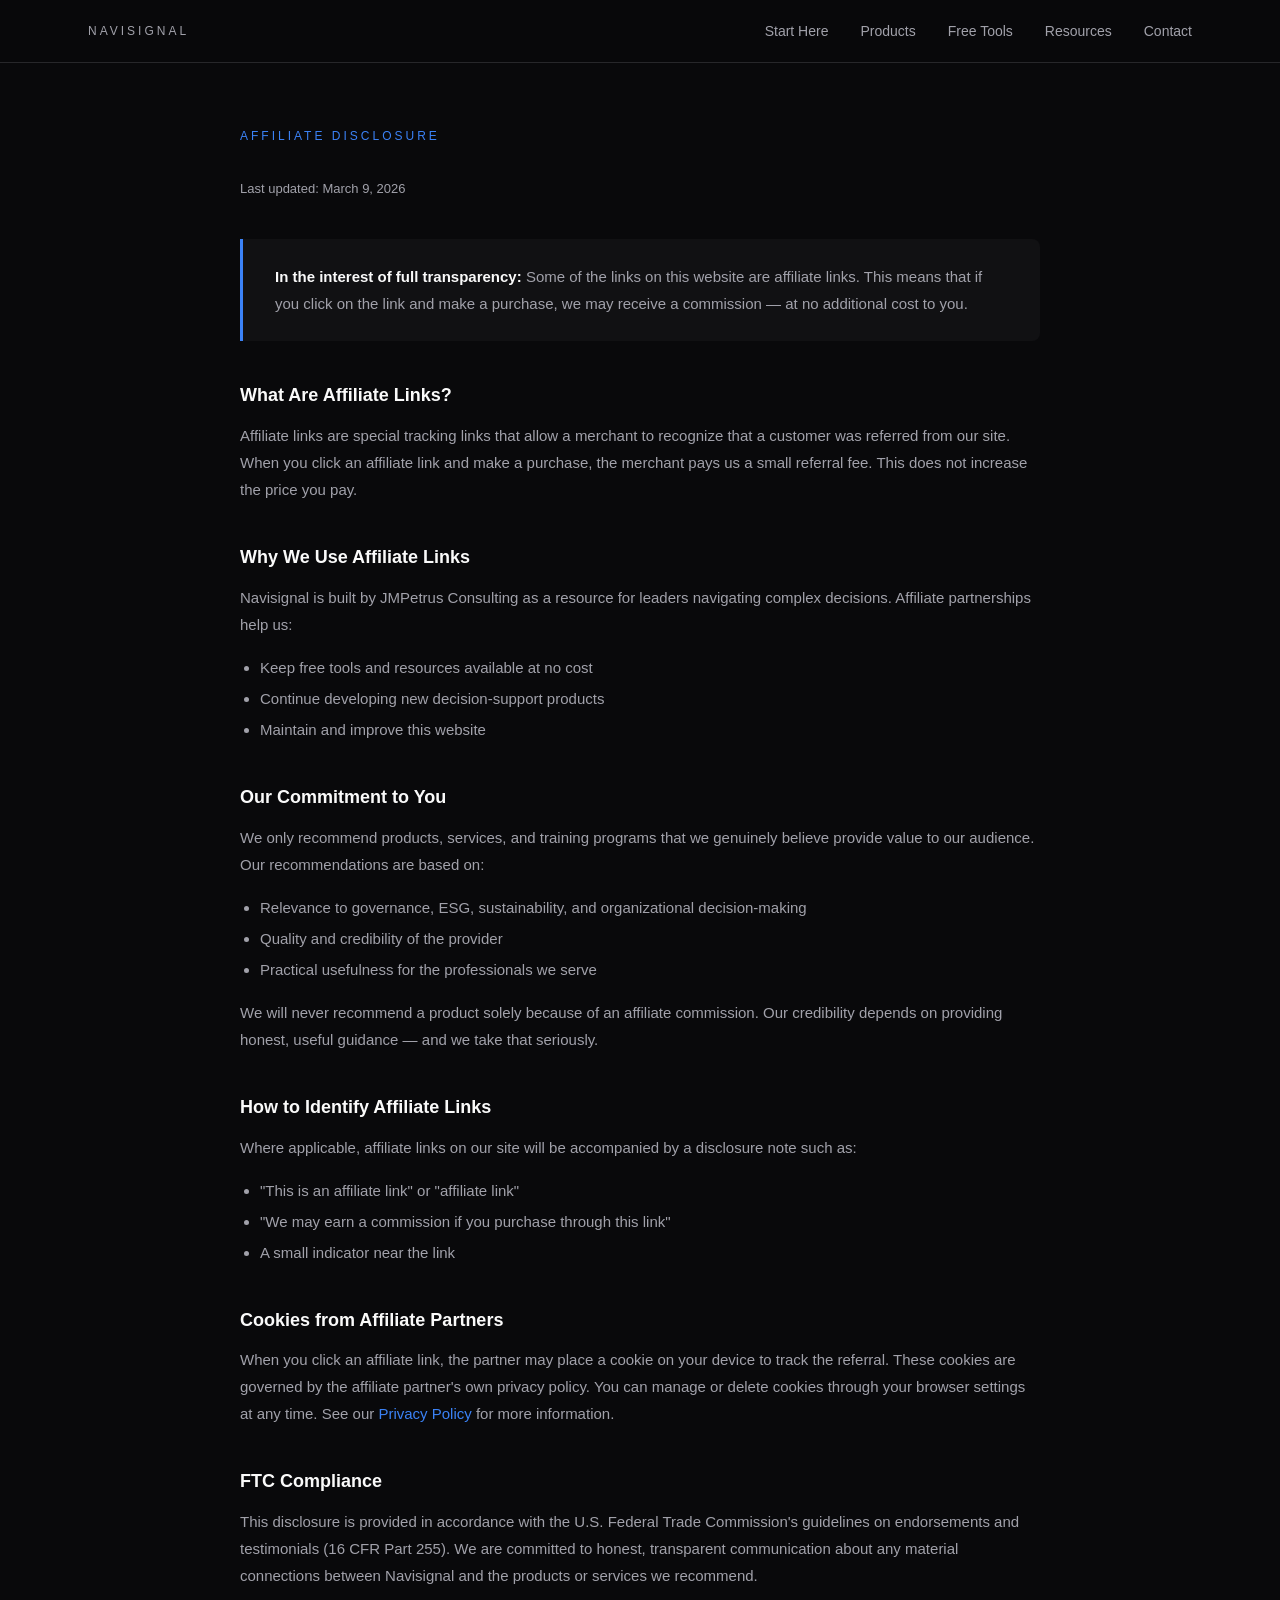
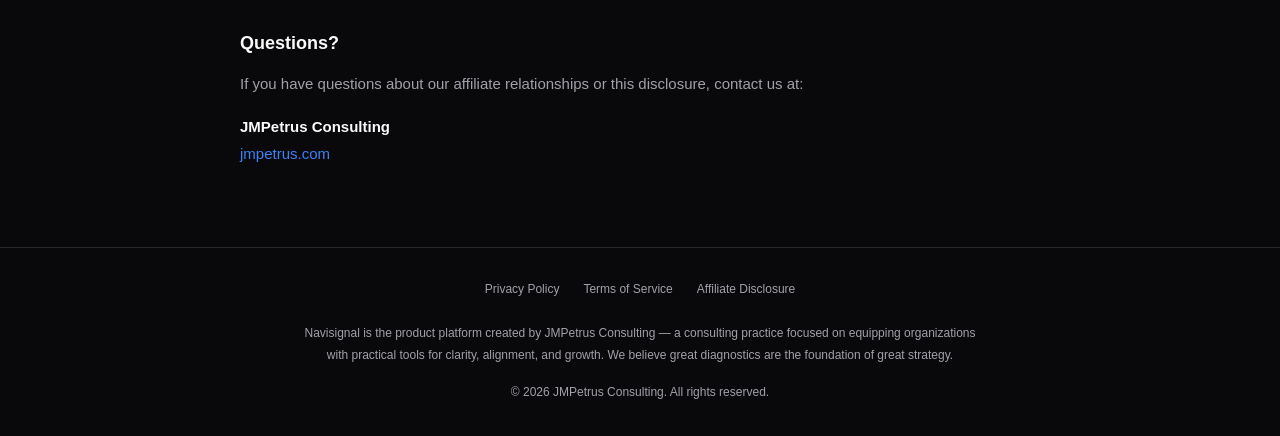
==== affiliate-disclosure.html @ ea5bc698 "Add Privacy Policy, Terms of Service, and Affiliate Disclosure pages Adds three legal pages required" ====
<!DOCTYPE html>
<html lang="en">
<head>
  <meta charset="UTF-8" />
  <meta name="viewport" content="width=device-width, initial-scale=1.0" />
  <title>Affiliate Disclosure — Navisignal</title>
  <meta name="description" content="Affiliate Disclosure for Navisignal, the product ecosystem of JMPetrus Consulting." />
  <link rel="stylesheet" href="style.css" />
</head>
<body>

  <!-- Header -->
  <header class="site-header">
    <div class="header-inner">
      <a href="index.html" class="logo">Navisignal</a>
      <nav class="nav-links">
        <a href="index.html#start">Start Here</a>
        <a href="index.html#products">Products</a>
        <a href="index.html#free-tools">Free Tools</a>
        <a href="index.html#resources">Resources</a>
        <a href="index.html#contact">Contact</a>
      </nav>
      <button class="mobile-toggle" aria-label="Open menu" onclick="document.getElementById('mobile-nav').classList.add('open')">
        <svg xmlns="http://www.w3.org/2000/svg" fill="none" viewBox="0 0 24 24" stroke="currentColor" stroke-width="2"><path stroke-linecap="round" stroke-linejoin="round" d="M4 6h16M4 12h16M4 18h16"/></svg>
      </button>
    </div>
  </header>

  <!-- Mobile nav -->
  <div id="mobile-nav" class="mobile-nav" onclick="this.classList.remove('open')">
    <div class="mobile-nav-panel" onclick="event.stopPropagation()">
      <button class="mobile-nav-close" aria-label="Close menu" onclick="document.getElementById('mobile-nav').classList.remove('open')">
        <svg xmlns="http://www.w3.org/2000/svg" fill="none" viewBox="0 0 24 24" stroke="currentColor" stroke-width="2"><path stroke-linecap="round" stroke-linejoin="round" d="M6 18L18 6M6 6l12 12"/></svg>
      </button>
      <a href="index.html#start" onclick="document.getElementById('mobile-nav').classList.remove('open')">Start Here</a>
      <a href="index.html#products" onclick="document.getElementById('mobile-nav').classList.remove('open')">Products</a>
      <a href="index.html#free-tools" onclick="document.getElementById('mobile-nav').classList.remove('open')">Free Tools</a>
      <a href="index.html#resources" onclick="document.getElementById('mobile-nav').classList.remove('open')">Resources</a>
      <a href="index.html#contact" onclick="document.getElementById('mobile-nav').classList.remove('open')">Contact</a>
    </div>
  </div>

  <!-- Content -->
  <section class="legal-page">
    <p class="section-tag">Affiliate Disclosure</p>
    <p class="legal-updated">Last updated: March 9, 2026</p>

    <div class="legal-content">
      <div class="disclosure-highlight">
        <p><strong>In the interest of full transparency:</strong> Some of the links on this website are affiliate links. This means that if you click on the link and make a purchase, we may receive a commission — at no additional cost to you.</p>
      </div>

      <h2>What Are Affiliate Links?</h2>
      <p>Affiliate links are special tracking links that allow a merchant to recognize that a customer was referred from our site. When you click an affiliate link and make a purchase, the merchant pays us a small referral fee. This does not increase the price you pay.</p>

      <h2>Why We Use Affiliate Links</h2>
      <p>Navisignal is built by JMPetrus Consulting as a resource for leaders navigating complex decisions. Affiliate partnerships help us:</p>
      <ul>
        <li>Keep free tools and resources available at no cost</li>
        <li>Continue developing new decision-support products</li>
        <li>Maintain and improve this website</li>
      </ul>

      <h2>Our Commitment to You</h2>
      <p>We only recommend products, services, and training programs that we genuinely believe provide value to our audience. Our recommendations are based on:</p>
      <ul>
        <li>Relevance to governance, ESG, sustainability, and organizational decision-making</li>
        <li>Quality and credibility of the provider</li>
        <li>Practical usefulness for the professionals we serve</li>
      </ul>
      <p>We will never recommend a product solely because of an affiliate commission. Our credibility depends on providing honest, useful guidance — and we take that seriously.</p>

      <h2>How to Identify Affiliate Links</h2>
      <p>Where applicable, affiliate links on our site will be accompanied by a disclosure note such as:</p>
      <ul>
        <li>"This is an affiliate link" or "affiliate link"</li>
        <li>"We may earn a commission if you purchase through this link"</li>
        <li>A small indicator near the link</li>
      </ul>

      <h2>Cookies from Affiliate Partners</h2>
      <p>When you click an affiliate link, the partner may place a cookie on your device to track the referral. These cookies are governed by the affiliate partner's own privacy policy. You can manage or delete cookies through your browser settings at any time. See our <a href="privacy.html">Privacy Policy</a> for more information.</p>

      <h2>FTC Compliance</h2>
      <p>This disclosure is provided in accordance with the U.S. Federal Trade Commission's guidelines on endorsements and testimonials (16 CFR Part 255). We are committed to honest, transparent communication about any material connections between Navisignal and the products or services we recommend.</p>

      <h2>Questions?</h2>
      <p>If you have questions about our affiliate relationships or this disclosure, contact us at:</p>
      <p><strong>JMPetrus Consulting</strong><br />
      <a href="https://jmpetrus.com" target="_blank" rel="noopener noreferrer">jmpetrus.com</a></p>
    </div>
  </section>

  <!-- Footer -->
  <footer class="site-footer">
    <div class="footer-links">
      <a href="privacy.html">Privacy Policy</a>
      <a href="terms.html">Terms of Service</a>
      <a href="affiliate-disclosure.html">Affiliate Disclosure</a>
    </div>
    <p>
      Navisignal is the product platform created by JMPetrus Consulting — a consulting
      practice focused on equipping organizations with practical tools for clarity, alignment,
      and growth. We believe great diagnostics are the foundation of great strategy.
    </p>
    <p class="copyright">&copy; 2026 JMPetrus Consulting. All rights reserved.</p>
  </footer>

</body>
</html>
---- style.css ----
/* === Reset & Base === */
*, *::before, *::after {
  box-sizing: border-box;
  margin: 0;
  padding: 0;
}

:root {
  --background: #09090b;
  --foreground: #fafafa;
  --card: #111113;
  --card-border: #27272a;
  --border: #27272a;
  --muted-foreground: #a1a1aa;
  --primary: #3b82f6;
  --primary-hover: #2563eb;
  --primary-10: rgba(59, 130, 246, 0.1);
  --radius: 6px;
}

html {
  scroll-behavior: smooth;
}

body {
  font-family: -apple-system, BlinkMacSystemFont, "Segoe UI", Roboto, "Helvetica Neue", Arial, sans-serif;
  background: var(--background);
  color: var(--foreground);
  line-height: 1.6;
  -webkit-font-smoothing: antialiased;
}

a {
  text-decoration: none;
  color: inherit;
}

ul {
  list-style: none;
}

/* === Header === */
.site-header {
  position: sticky;
  top: 0;
  z-index: 50;
  border-bottom: 1px solid var(--border);
  background: rgba(9, 9, 11, 0.95);
  backdrop-filter: blur(12px);
}

.header-inner {
  max-width: 72rem;
  margin: 0 auto;
  display: flex;
  align-items: center;
  justify-content: space-between;
  padding: 1.25rem 1.5rem;
}

.logo {
  font-size: 0.75rem;
  font-weight: 500;
  text-transform: uppercase;
  letter-spacing: 3px;
  color: var(--muted-foreground);
}

.nav-links {
  display: flex;
  align-items: center;
  gap: 2rem;
}

.nav-links a {
  font-size: 0.875rem;
  color: var(--muted-foreground);
  transition: color 0.2s;
}

.nav-links a:hover {
  color: var(--foreground);
}

/* Mobile nav toggle */
.mobile-toggle {
  display: none;
  background: none;
  border: none;
  color: var(--foreground);
  cursor: pointer;
  padding: 0.5rem;
}

.mobile-toggle svg {
  width: 24px;
  height: 24px;
}

/* Mobile nav overlay */
.mobile-nav {
  display: none;
  position: fixed;
  inset: 0;
  z-index: 100;
  background: rgba(0, 0, 0, 0.6);
}

.mobile-nav.open {
  display: block;
}

.mobile-nav-panel {
  position: absolute;
  right: 0;
  top: 0;
  bottom: 0;
  width: 280px;
  background: var(--background);
  border-left: 1px solid var(--border);
  padding: 4rem 2rem 2rem;
  display: flex;
  flex-direction: column;
  gap: 1.5rem;
}

.mobile-nav-panel a {
  font-size: 1.125rem;
  color: var(--muted-foreground);
  transition: color 0.2s;
}

.mobile-nav-panel a:hover {
  color: var(--foreground);
}

.mobile-nav-close {
  position: absolute;
  top: 1.25rem;
  right: 1.25rem;
  background: none;
  border: none;
  color: var(--foreground);
  cursor: pointer;
  padding: 0.5rem;
}

.mobile-nav-close svg {
  width: 24px;
  height: 24px;
}

@media (max-width: 768px) {
  .nav-links {
    display: none;
  }
  .mobile-toggle {
    display: block;
  }
}

/* === Hero === */
.hero {
  padding: 4rem 1.5rem;
  text-align: center;
}

.hero-compass {
  margin-bottom: 1.5rem;
}

.hero-tag {
  margin-bottom: 1.25rem;
  font-size: 0.75rem;
  font-weight: 500;
  text-transform: uppercase;
  letter-spacing: 3px;
  color: var(--primary);
}

.hero h1 {
  max-width: 48rem;
  margin: 0 auto 1.5rem;
  font-size: 2.5rem;
  font-weight: 700;
  line-height: 1.1;
  letter-spacing: -0.02em;
}

.hero h1 .accent {
  color: var(--primary);
}

.hero .subtitle {
  max-width: 36rem;
  margin: 0 auto 2.5rem;
  font-size: 1.125rem;
  font-style: italic;
  line-height: 1.7;
  color: var(--muted-foreground);
}

@media (min-width: 768px) {
  .hero {
    padding: 5rem 1.5rem;
  }
  .hero h1 {
    font-size: 3.75rem;
  }
  .hero .subtitle {
    font-size: 1.25rem;
  }
}

@media (min-width: 1024px) {
  .hero {
    padding: 6rem 1.5rem;
  }
}

/* === Buttons === */
.btn {
  display: inline-flex;
  align-items: center;
  gap: 0.5rem;
  padding: 0.75rem 2rem;
  font-size: 0.875rem;
  font-weight: 700;
  text-transform: uppercase;
  letter-spacing: 0.05em;
  border-radius: var(--radius);
  border: none;
  cursor: pointer;
  transition: background 0.2s, color 0.2s, border-color 0.2s;
}

.btn-primary {
  background: var(--primary);
  color: #fff;
}

.btn-primary:hover {
  background: var(--primary-hover);
}

.btn-outline {
  background: transparent;
  color: var(--foreground);
  border: 1px solid var(--border);
}

.btn-outline:hover {
  border-color: var(--primary);
  color: var(--primary);
}

.btn svg {
  width: 16px;
  height: 16px;
  flex-shrink: 0;
}

/* === Divider === */
.divider {
  border: none;
  border-top: 1px solid var(--border);
  margin: 0 1.5rem;
}

@media (min-width: 768px) {
  .divider {
    margin: 0 3rem;
  }
}

/* === Sections === */
.section {
  max-width: 56rem;
  margin: 0 auto;
  padding: 3rem 1.5rem;
}

.section-tag {
  margin-bottom: 2rem;
  font-size: 0.75rem;
  font-weight: 500;
  text-transform: uppercase;
  letter-spacing: 3px;
  color: var(--primary);
}

.section p.body {
  max-width: 42rem;
  margin-bottom: 1.5rem;
  font-size: 1rem;
  line-height: 1.8;
  color: var(--muted-foreground);
}

.section p.body strong {
  color: var(--foreground);
}

.section p.body a {
  color: var(--primary);
}

.section p.body a:hover {
  text-decoration: underline;
}

@media (min-width: 768px) {
  .section {
    padding: 4rem 3rem;
  }
}

/* === Start Here grey box === */
.start-here-box {
  background: #1a1a1e;
  border: 1px solid var(--border);
  border-radius: var(--radius);
  padding: 2rem 2.5rem;
  margin-top: 1rem;
}

/* === Resource description === */
.resource-card {
  max-width: 56rem;
  margin: 0 auto 2rem;
  border: 1px solid var(--border);
  border-radius: var(--radius);
  background: var(--card);
  padding: 1.5rem 2rem;
  text-align: left;
}

.resource-card h3 {
  font-size: 1.125rem;
  font-weight: 600;
  margin-bottom: 0.75rem;
}

.resource-card p {
  font-size: 0.875rem;
  line-height: 1.7;
  color: var(--muted-foreground);
  margin-bottom: 1rem;
}

/* === Callout blocks === */
.callouts {
  margin: 2rem 0;
  display: flex;
  flex-direction: column;
  gap: 1rem;
}

.callout {
  border-left: 3px solid var(--primary);
  border-radius: 0 0.5rem 0.5rem 0;
  background: var(--card);
  padding: 1.5rem 2rem;
}

.callout p {
  font-size: 1rem;
  line-height: 1.7;
  color: var(--muted-foreground);
}

.callout strong {
  color: var(--foreground);
}

/* === Two-column grid === */
.two-col {
  display: grid;
  gap: 3rem;
}

@media (min-width: 768px) {
  .two-col {
    grid-template-columns: 1fr 1fr;
  }
}

.two-col h3 {
  margin-bottom: 1rem;
  font-size: 1.125rem;
  font-weight: 600;
}

.two-col li {
  display: flex;
  gap: 0.75rem;
  font-size: 0.9375rem;
  line-height: 1.7;
  color: var(--muted-foreground);
  margin-bottom: 0.75rem;
}

.bullet {
  margin-top: 0.5rem;
  width: 6px;
  height: 6px;
  border-radius: 50%;
  background: var(--primary);
  flex-shrink: 0;
}

/* === Cards === */
.card-grid {
  max-width: 40rem;
  margin: 0 auto 3rem;
  display: grid;
  gap: 1.5rem;
}

@media (min-width: 640px) {
  .card-grid {
    grid-template-columns: 1fr 1fr;
  }
}

.card {
  border: 1px solid var(--border);
  border-radius: var(--radius);
  background: var(--card);
  padding: 1.5rem;
  transition: border-color 0.2s;
}

.card:hover {
  border-color: var(--primary);
}

.card h3 {
  font-size: 1.125rem;
  font-weight: 600;
  line-height: 1.4;
  margin-bottom: 0.75rem;
}

.card p {
  font-size: 0.875rem;
  line-height: 1.7;
  color: var(--muted-foreground);
  margin-bottom: 0.75rem;
}

.badge {
  display: inline-block;
  padding: 0.25rem 0.75rem;
  font-size: 0.75rem;
  font-weight: 500;
  border: 1px solid var(--primary);
  border-radius: 9999px;
  color: var(--primary);
}

/* === Products / Free Tools / Resources centered === */
.section-centered {
  padding: 3rem 1.5rem;
  text-align: center;
}

@media (min-width: 768px) {
  .section-centered {
    padding: 4rem 1.5rem;
  }
}

.section-centered .section-tag {
  margin-bottom: 2rem;
}

/* === Free Tools card === */
.free-tool-card {
  max-width: 56rem;
  margin: 0 auto;
  text-align: left;
}

.free-tool-card h3 {
  font-size: 1.25rem;
  font-weight: 600;
  margin-bottom: 1rem;
}

/* === Contact === */
.contact {
  padding: 3rem 1.5rem;
  text-align: center;
}

.contact h2 {
  font-size: 1.5rem;
  font-weight: 700;
  margin-bottom: 0.5rem;
}

.contact .role {
  font-size: 0.9375rem;
  font-style: italic;
  color: var(--muted-foreground);
  margin-bottom: 1rem;
}

.contact a {
  font-size: 0.875rem;
  letter-spacing: 0.05em;
  color: var(--primary);
  transition: color 0.2s;
}

.contact a:hover {
  color: var(--primary-hover);
}

@media (min-width: 768px) {
  .contact {
    padding: 4rem 1.5rem;
  }
}

/* === Footer === */
.site-footer {
  border-top: 1px solid var(--border);
  padding: 2rem 1.5rem;
  text-align: center;
}

.site-footer p {
  max-width: 42rem;
  margin: 0 auto;
  font-size: 0.75rem;
  line-height: 1.8;
  color: var(--muted-foreground);
}

.site-footer .copyright {
  margin-top: 1rem;
}

/* === Footer links === */
.footer-links {
  display: flex;
  justify-content: center;
  gap: 1.5rem;
  margin-bottom: 1.5rem;
  flex-wrap: wrap;
}

.footer-links a {
  font-size: 0.75rem;
  color: var(--muted-foreground);
  transition: color 0.2s;
}

.footer-links a:hover {
  color: var(--primary);
}

/* === Legal Pages === */
.legal-page {
  max-width: 56rem;
  margin: 0 auto;
  padding: 3rem 1.5rem;
}

@media (min-width: 768px) {
  .legal-page {
    padding: 4rem 3rem;
  }
}

.legal-updated {
  font-size: 0.8125rem;
  color: var(--muted-foreground);
  margin-bottom: 2.5rem;
}

.legal-content h2 {
  font-size: 1.125rem;
  font-weight: 600;
  margin-top: 2.5rem;
  margin-bottom: 0.75rem;
  color: var(--foreground);
}

.legal-content h3 {
  font-size: 0.9375rem;
  font-weight: 600;
  margin-top: 1.5rem;
  margin-bottom: 0.5rem;
  color: var(--foreground);
}

.legal-content p {
  font-size: 0.9375rem;
  line-height: 1.8;
  color: var(--muted-foreground);
  margin-bottom: 1rem;
}

.legal-content ul {
  margin-bottom: 1rem;
  padding-left: 1.25rem;
  list-style: disc;
}

.legal-content li {
  font-size: 0.9375rem;
  line-height: 1.8;
  color: var(--muted-foreground);
  margin-bottom: 0.25rem;
}

.legal-content a {
  color: var(--primary);
}

.legal-content a:hover {
  text-decoration: underline;
}

.legal-content strong {
  color: var(--foreground);
}

.legal-content em {
  font-style: italic;
}

.disclosure-highlight {
  border-left: 3px solid var(--primary);
  border-radius: 0 0.5rem 0.5rem 0;
  background: var(--card);
  padding: 1.5rem 2rem;
  margin-bottom: 2rem;
}

.disclosure-highlight p {
  margin-bottom: 0;
}
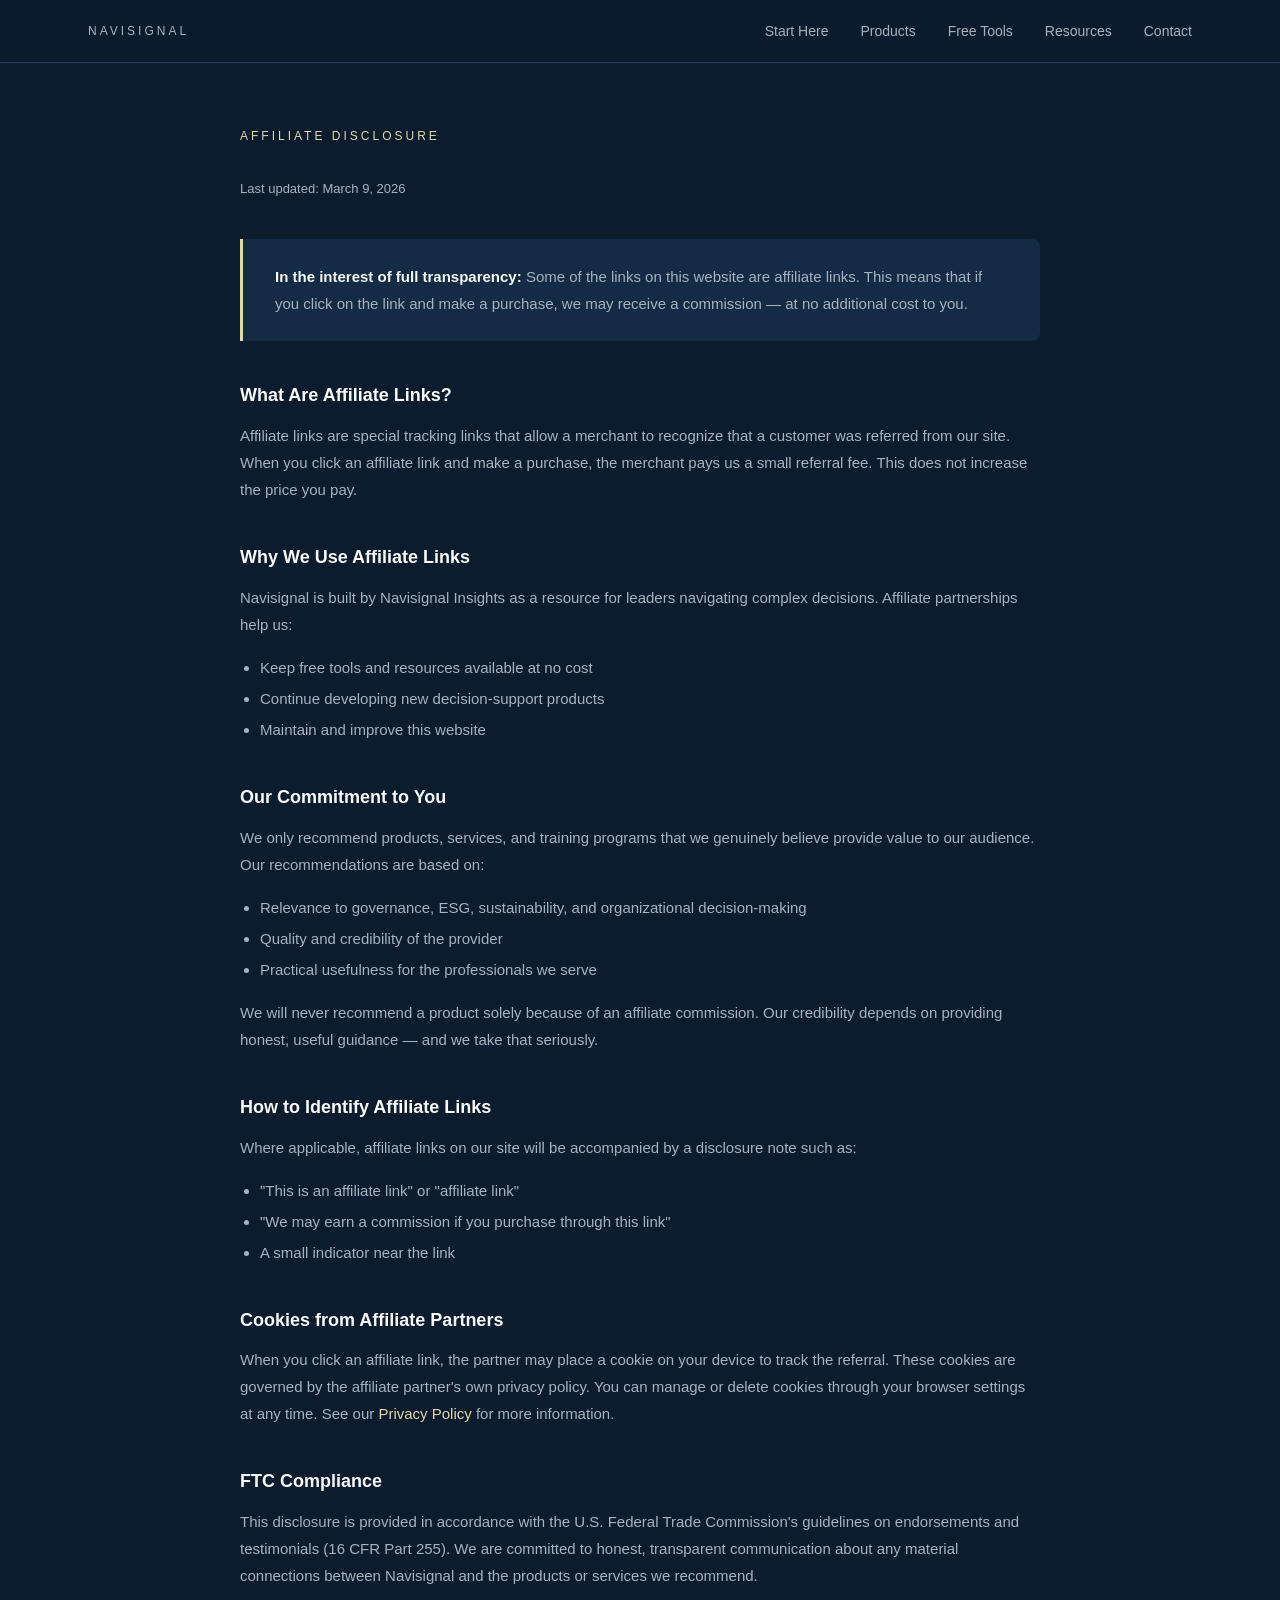
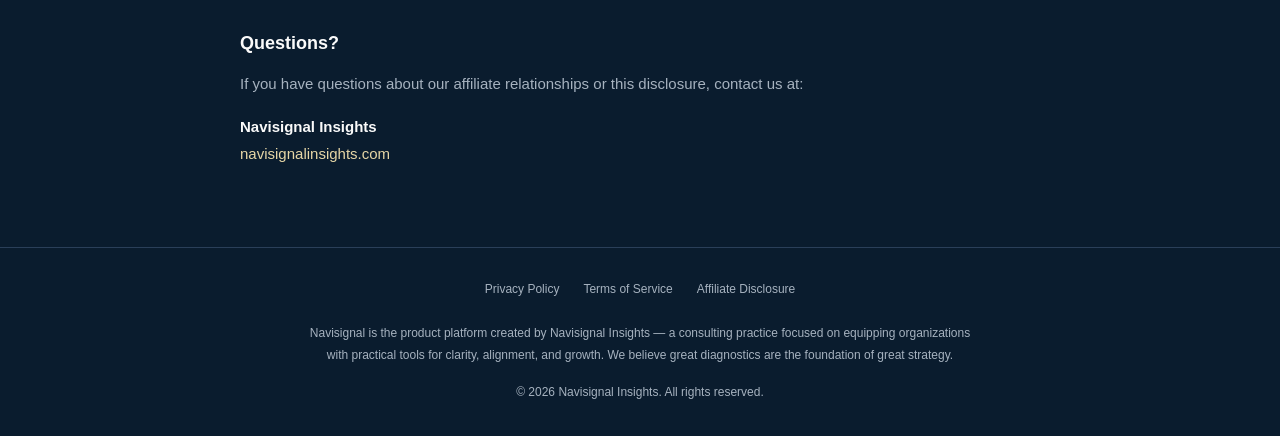
==== commit c524e37c: "Realign references from JMPetrus Consulting to Navisignal Insights Replace all instances of "JMPetru" ====
--- a/affiliate-disclosure.html
+++ b/affiliate-disclosure.html
@@ -4,7 +4,8 @@
   <meta charset="UTF-8" />
   <meta name="viewport" content="width=device-width, initial-scale=1.0" />
   <title>Affiliate Disclosure — Navisignal</title>
-  <meta name="description" content="Affiliate Disclosure for Navisignal, the product ecosystem of JMPetrus Consulting." />
+  <meta name="description" content="Affiliate Disclosure for Navisignal, the product ecosystem of Navisignal Insights." />
+  <link rel="icon" type="image/svg+xml" href="favicon.svg" />
   <link rel="stylesheet" href="style.css" />
 </head>
 <body>
@@ -54,7 +55,7 @@
       <p>Affiliate links are special tracking links that allow a merchant to recognize that a customer was referred from our site. When you click an affiliate link and make a purchase, the merchant pays us a small referral fee. This does not increase the price you pay.</p>
 
       <h2>Why We Use Affiliate Links</h2>
-      <p>Navisignal is built by JMPetrus Consulting as a resource for leaders navigating complex decisions. Affiliate partnerships help us:</p>
+      <p>Navisignal is built by Navisignal Insights as a resource for leaders navigating complex decisions. Affiliate partnerships help us:</p>
       <ul>
         <li>Keep free tools and resources available at no cost</li>
         <li>Continue developing new decision-support products</li>
@@ -86,8 +87,8 @@
 
       <h2>Questions?</h2>
       <p>If you have questions about our affiliate relationships or this disclosure, contact us at:</p>
-      <p><strong>JMPetrus Consulting</strong><br />
-      <a href="https://jmpetrus.com" target="_blank" rel="noopener noreferrer">jmpetrus.com</a></p>
+      <p><strong>Navisignal Insights</strong><br />
+      <a href="https://navisignalinsights.com" target="_blank" rel="noopener noreferrer">navisignalinsights.com</a></p>
     </div>
   </section>
 
@@ -99,12 +100,12 @@
       <a href="affiliate-disclosure.html">Affiliate Disclosure</a>
     </div>
     <p>
-      Navisignal is the product platform created by JMPetrus Consulting — a consulting
+      Navisignal is the product platform created by Navisignal Insights — a consulting
       practice focused on equipping organizations with practical tools for clarity, alignment,
       and growth. We believe great diagnostics are the foundation of great strategy.
     </p>
-    <p class="copyright">&copy; 2026 JMPetrus Consulting. All rights reserved.</p>
+    <p class="copyright">&copy; 2026 Navisignal Insights. All rights reserved.</p>
   </footer>
 
 </body>
-</html>
+</html>
--- a/style.css
+++ b/style.css
@@ -5,16 +5,18 @@
   padding: 0;
 }
 
+[hidden] { display: none !important; }
+
 :root {
-  --background: #09090b;
+  --background: #0A1C2E;
   --foreground: #fafafa;
-  --card: #111113;
-  --card-border: #27272a;
-  --border: #27272a;
-  --muted-foreground: #a1a1aa;
-  --primary: #3b82f6;
-  --primary-hover: #2563eb;
-  --primary-10: rgba(59, 130, 246, 0.1);
+  --card: #132B44;
+  --card-border: #2A3F59;
+  --border: #2A3F59;
+  --muted-foreground: #A6B2BF;
+  --primary: #E6D6A6;
+  --primary-hover: #d4c48e;
+  --primary-10: rgba(230, 214, 166, 0.1);
   --radius: 6px;
 }
 
@@ -23,7 +25,7 @@
 }
 
 body {
-  font-family: -apple-system, BlinkMacSystemFont, "Segoe UI", Roboto, "Helvetica Neue", Arial, sans-serif;
+  font-family: 'Inter', -apple-system, BlinkMacSystemFont, "Segoe UI", Roboto, "Helvetica Neue", Arial, sans-serif;
   background: var(--background);
   color: var(--foreground);
   line-height: 1.6;
@@ -45,7 +47,7 @@
   top: 0;
   z-index: 50;
   border-bottom: 1px solid var(--border);
-  background: rgba(9, 9, 11, 0.95);
+  background: rgba(10, 28, 46, 0.95);
   backdrop-filter: blur(12px);
 }
 
@@ -59,11 +61,19 @@
 }
 
 .logo {
+  display: inline-flex;
+  align-items: center;
+  gap: 0.5rem;
   font-size: 0.75rem;
   font-weight: 500;
   text-transform: uppercase;
   letter-spacing: 3px;
   color: var(--muted-foreground);
+}
+
+.logo-icon {
+  width: 20px;
+  height: 20px;
 }
 
 .nav-links {
@@ -193,9 +203,17 @@
 
 .hero .subtitle {
   max-width: 36rem;
-  margin: 0 auto 2.5rem;
+  margin: 0 auto 1rem;
   font-size: 1.125rem;
   font-style: italic;
+  line-height: 1.7;
+  color: var(--muted-foreground);
+}
+
+.hero .hero-support {
+  max-width: 40rem;
+  margin: 0 auto 2.5rem;
+  font-size: 1rem;
   line-height: 1.7;
   color: var(--muted-foreground);
 }
@@ -315,23 +333,184 @@
   }
 }
 
-/* === Start Here grey box === */
-.start-here-box {
-  background: #1a1a1e;
+/* === Start Here entry section === */
+.start-here-section {
+  text-align: left;
+}
+
+.start-here-body {
+  max-width: 42rem;
+  margin-bottom: 2.5rem;
+  font-size: 1rem;
+  line-height: 1.8;
+  color: var(--muted-foreground);
+}
+
+.start-here-body strong {
+  color: var(--foreground);
+}
+
+.start-here-body a {
+  color: var(--primary);
+}
+
+.start-here-body a:hover {
+  text-decoration: underline;
+}
+
+/* === Audience Entry Buttons === */
+.audience-entry {
+  display: flex;
+  gap: 0.75rem;
+  margin-bottom: 2rem;
+  flex-wrap: wrap;
+}
+
+.audience-entry-btn {
+  display: inline-flex;
+  align-items: center;
+  gap: 0.5rem;
+  padding: 0.875rem 1.75rem;
+  font-size: 0.875rem;
+  font-weight: 700;
+  text-transform: uppercase;
+  letter-spacing: 0.05em;
   border: 1px solid var(--border);
   border-radius: var(--radius);
-  padding: 2rem 2.5rem;
-  margin-top: 1rem;
+  background: transparent;
+  color: var(--muted-foreground);
+  cursor: pointer;
+  transition: background 0.2s, color 0.2s, border-color 0.2s;
+}
+
+.audience-entry-btn svg {
+  width: 16px;
+  height: 16px;
+  flex-shrink: 0;
+  transition: transform 0.2s;
+}
+
+.audience-entry-btn:hover {
+  border-color: var(--primary);
+  color: var(--foreground);
+}
+
+.audience-entry-btn.active {
+  background: var(--primary);
+  border-color: var(--primary);
+  color: #fff;
+}
+
+.audience-entry-btn.active svg {
+  transform: rotate(90deg);
+}
+
+/* === Accordion Views === */
+.accordion-view {
+  display: none;
+  max-width: 42rem;
+  margin-bottom: 1rem;
+}
+
+.accordion-view.active {
+  display: block;
+}
+
+.accordion-group {
+  border: 1px solid var(--border);
+  border-radius: var(--radius);
+  margin-bottom: 0.5rem;
+  overflow: hidden;
+}
+
+.accordion-trigger {
+  width: 100%;
+  display: flex;
+  align-items: center;
+  justify-content: space-between;
+  padding: 1rem 1.25rem;
+  font-size: 0.9375rem;
+  font-weight: 600;
+  color: var(--foreground);
+  background: var(--card);
+  border: none;
+  cursor: pointer;
+  transition: color 0.2s;
+  text-align: left;
+}
+
+.accordion-trigger:hover {
+  color: var(--primary);
+}
+
+.accordion-trigger svg {
+  width: 18px;
+  height: 18px;
+  flex-shrink: 0;
+  transition: transform 0.25s;
+  color: var(--muted-foreground);
+}
+
+.accordion-group.open .accordion-trigger svg {
+  transform: rotate(180deg);
+}
+
+.accordion-panel {
+  max-height: 0;
+  overflow: hidden;
+  transition: max-height 0.3s ease;
+  background: var(--background);
+}
+
+.accordion-group.open .accordion-panel {
+  max-height: 20rem;
+}
+
+.accordion-panel ul {
+  padding: 0.75rem 1.25rem 1rem;
+}
+
+.accordion-panel li {
+  display: flex;
+  gap: 0.75rem;
+  font-size: 0.875rem;
+  line-height: 1.7;
+  color: var(--muted-foreground);
+  padding: 0.25rem 0;
+}
+
+.accordion-tbd {
+  color: var(--muted-foreground);
+  opacity: 0.5;
+  font-style: italic;
+}
+
+/* Audience CTA within Start Here */
+.accordion-view .audience-cta {
+  justify-content: flex-start;
+  margin-top: 1.25rem;
+  margin-bottom: 0;
+}
+
+@media (max-width: 640px) {
+  .audience-entry {
+    flex-direction: column;
+  }
+  .audience-entry-btn {
+    width: 100%;
+    justify-content: space-between;
+  }
 }
 
 /* === Resource description === */
 .resource-card {
+  position: relative;
   max-width: 56rem;
   margin: 0 auto 2rem;
   border: 1px solid var(--border);
   border-radius: var(--radius);
   background: var(--card);
-  padding: 1.5rem 2rem;
+  padding: 1.5rem 2rem 2.5rem;
   text-align: left;
 }
 
@@ -409,9 +588,92 @@
   flex-shrink: 0;
 }
 
+/* === Audience Toggle === */
+.audience-toggle {
+  display: flex;
+  justify-content: center;
+  gap: 0.5rem;
+  margin-bottom: 2.5rem;
+  flex-wrap: wrap;
+}
+
+.audience-btn {
+  padding: 0.75rem 1.5rem;
+  font-size: 0.8125rem;
+  font-weight: 600;
+  text-transform: uppercase;
+  letter-spacing: 0.05em;
+  border: 1px solid var(--border);
+  border-radius: var(--radius);
+  background: transparent;
+  color: var(--muted-foreground);
+  cursor: pointer;
+  transition: background 0.2s, color 0.2s, border-color 0.2s;
+}
+
+.audience-btn:hover {
+  border-color: var(--primary);
+  color: var(--foreground);
+}
+
+.audience-btn.active {
+  background: var(--primary);
+  border-color: var(--primary);
+  color: #fff;
+}
+
+/* === Audience Views === */
+.audience-view {
+  display: none;
+}
+
+.audience-view.active {
+  display: block;
+}
+
+/* === Lifecycle Groups === */
+.lifecycle-group {
+  max-width: 64rem;
+  margin: 0 auto 2.5rem;
+}
+
+.lifecycle-heading {
+  font-size: 1.25rem;
+  font-weight: 700;
+  margin-bottom: 0.5rem;
+  color: var(--foreground);
+}
+
+.lifecycle-desc {
+  font-size: 0.875rem;
+  line-height: 1.7;
+  color: var(--muted-foreground);
+  margin-bottom: 1.25rem;
+  max-width: 42rem;
+  margin-left: auto;
+  margin-right: auto;
+}
+
+/* === Audience CTA === */
+.audience-cta {
+  display: flex;
+  justify-content: center;
+  align-items: center;
+  gap: 1rem;
+  margin-top: 1rem;
+  margin-bottom: 1.5rem;
+  flex-wrap: wrap;
+}
+
+/* === Placeholder card === */
+.card--placeholder {
+  border-style: dashed;
+  opacity: 0.6;
+}
+
 /* === Cards === */
 .card-grid {
-  max-width: 40rem;
+  max-width: 64rem;
   margin: 0 auto 3rem;
   display: grid;
   gap: 1.5rem;
@@ -419,7 +681,13 @@
 
 @media (min-width: 640px) {
   .card-grid {
-    grid-template-columns: 1fr 1fr;
+    grid-template-columns: repeat(2, 1fr);
+  }
+}
+
+@media (min-width: 1024px) {
+  .card-grid {
+    grid-template-columns: repeat(3, 1fr);
   }
 }
 
@@ -475,17 +743,61 @@
   margin-bottom: 2rem;
 }
 
-/* === Free Tools card === */
+/* === Free Tools grid & cards === */
+.free-tool-grid {
+  max-width: 64rem;
+  margin: 0 auto;
+  display: grid;
+  gap: 1.5rem;
+}
+
+@media (min-width: 640px) {
+  .free-tool-grid {
+    grid-template-columns: repeat(2, 1fr);
+  }
+}
+
+@media (min-width: 1024px) {
+  .free-tool-grid {
+    grid-template-columns: repeat(3, 1fr);
+  }
+}
+
 .free-tool-card {
-  max-width: 56rem;
-  margin: 0 auto;
   text-align: left;
+}
+
+.free-tool-card--wide {
+  grid-column: 1 / -1;
 }
 
 .free-tool-card h3 {
   font-size: 1.25rem;
   font-weight: 600;
   margin-bottom: 1rem;
+}
+
+/* === Airtable Demo Embed === */
+.airtable-demo-wrapper {
+  margin: 1rem 0 1.5rem;
+  border: 1px solid var(--border);
+  border-radius: var(--radius);
+  overflow: hidden;
+}
+
+.airtable-demo-wrapper .demo-label {
+  padding: 0.5rem 1rem;
+  font-size: 0.6875rem;
+  font-weight: 600;
+  text-transform: uppercase;
+  letter-spacing: 2px;
+  color: var(--primary);
+  border-bottom: 1px solid var(--border);
+  background: var(--card);
+}
+
+.airtable-demo-wrapper iframe {
+  display: block;
 }
 
 /* === Contact === */
@@ -644,3 +956,82 @@
 .disclosure-highlight p {
   margin-bottom: 0;
 }
+
+/* === Affiliate Tag === */
+.affiliate-link-wrapper {
+  display: flex;
+  align-items: center;
+  gap: 1rem;
+  flex-wrap: wrap;
+}
+
+.affiliate-tag {
+  position: absolute;
+  bottom: 0.75rem;
+  right: 1.25rem;
+  font-size: 9.5pt;
+  color: var(--muted-foreground);
+  opacity: 0.7;
+  text-decoration: none;
+}
+
+.affiliate-tag:hover {
+  text-decoration: underline;
+  opacity: 1;
+}
+
+/* === Demo Page === */
+.demo-page {
+  max-width: 72rem;
+  margin: 0 auto;
+  padding: 3rem 1.5rem;
+}
+
+.demo-page-title {
+  font-size: 1.75rem;
+  font-weight: 700;
+  margin-bottom: 0.75rem;
+}
+
+.demo-page-description {
+  font-size: 1rem;
+  color: var(--muted-foreground);
+  margin-bottom: 2rem;
+}
+
+.demo-page-embed {
+  border: 1px solid var(--border);
+  border-radius: var(--radius);
+  overflow: hidden;
+  margin-bottom: 2rem;
+}
+
+.demo-page-embed iframe {
+  display: block;
+}
+
+.demo-page-cta {
+  text-align: center;
+}
+
+@media (min-width: 768px) {
+  .demo-page {
+    padding: 4rem 3rem;
+  }
+  .demo-page-title {
+    font-size: 2.25rem;
+  }
+}
+
+/* === Free tool card button spacing === */
+.free-tool-card .btn {
+  margin-bottom: 0.75rem;
+  margin-right: 0.75rem;
+}
+
+/* === Lemon Squeezy Buy Buttons === */
+.card .lemonsqueezy-button {
+  margin-bottom: 0.75rem;
+  font-size: 0.8125rem;
+  padding: 0.5rem 1.5rem;
+}
